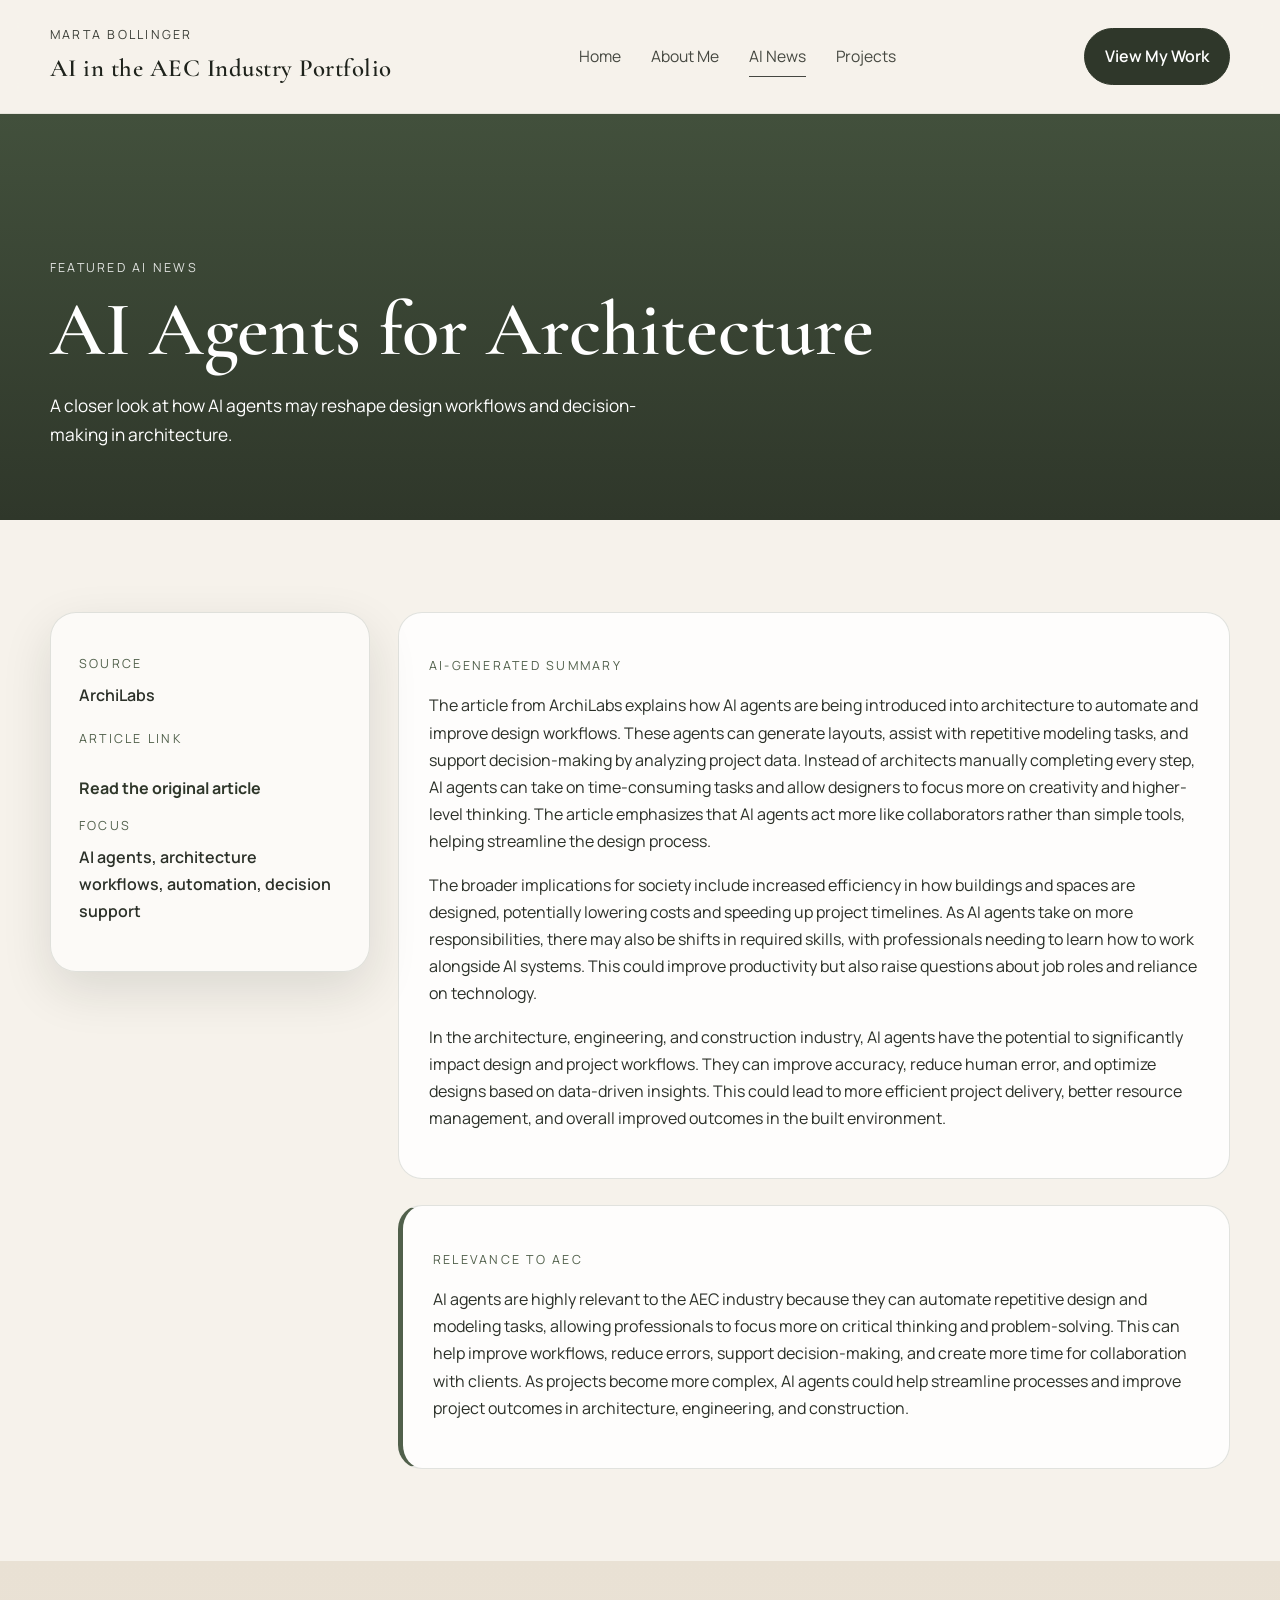
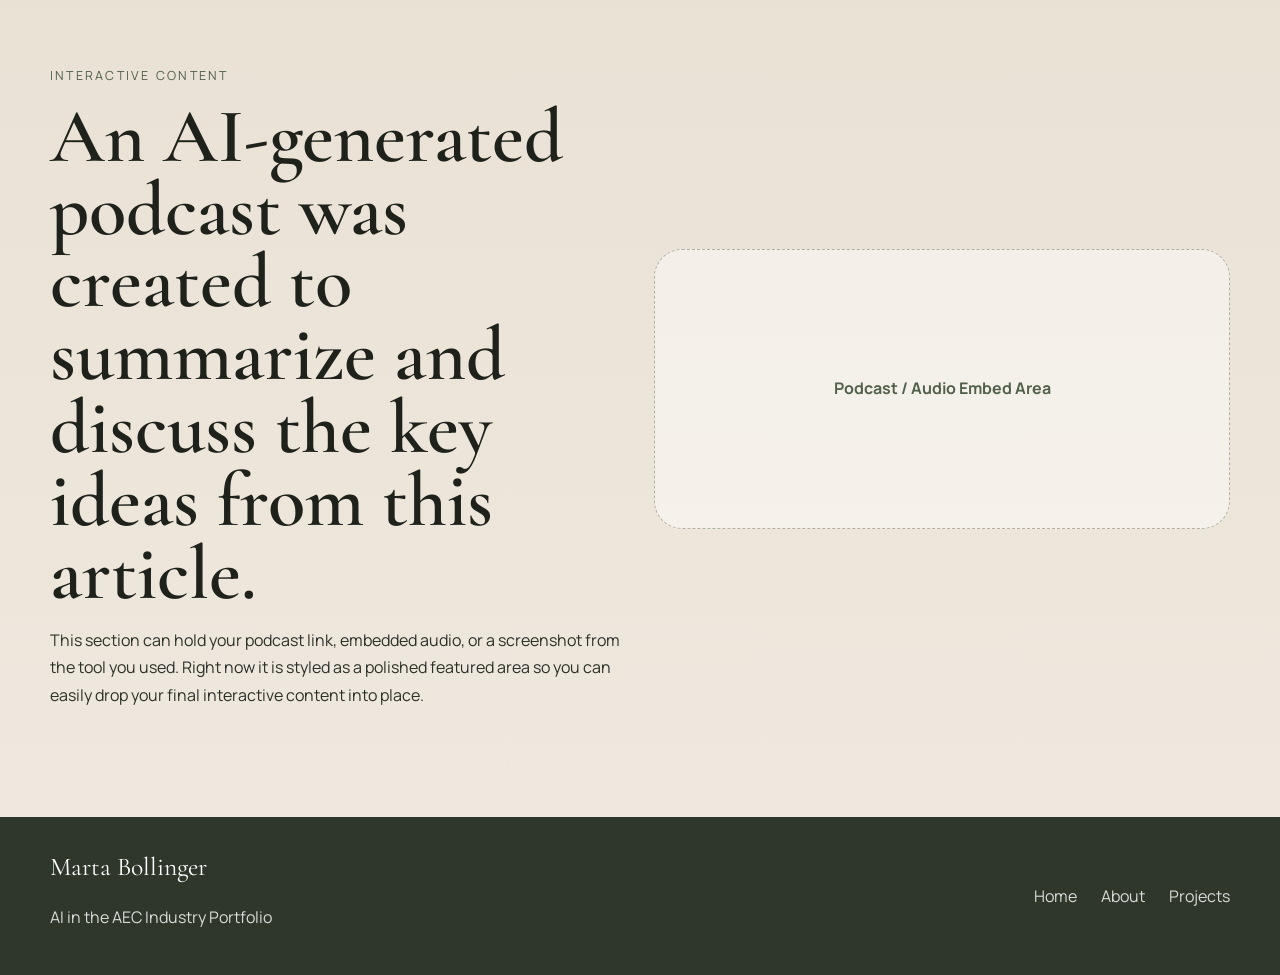
==== news.html @ 1dcfd764 "Add files via upload" ====
<!DOCTYPE html>
<html lang="en">
<head>
  <meta charset="UTF-8" />
  <meta name="viewport" content="width=device-width, initial-scale=1.0" />
  <title>AI News | Marta Bollinger</title>
  <link rel="preconnect" href="https://fonts.googleapis.com">
  <link rel="preconnect" href="https://fonts.gstatic.com" crossorigin>
  <link href="https://fonts.googleapis.com/css2?family=Cormorant+Garamond:wght@400;500;600;700&family=Manrope:wght@400;500;600;700&display=swap" rel="stylesheet">
  <link rel="stylesheet" href="styles.css" />
</head>
<body>
  <header class="site-header site-header--solid">
    <div class="container nav-wrap">
      <a class="brand brand--dark" href="index.html">
        <span class="brand-kicker">Marta Bollinger</span>
        <span class="brand-title">AI in the AEC Industry Portfolio</span>
      </a>
      <nav class="main-nav main-nav--dark">
        <a href="index.html">Home</a>
        <a href="about.html">About Me</a>
        <a href="news.html" class="active">AI News</a>
        <a href="projects.html">Projects</a>
      </nav>
      <a class="nav-cta nav-cta--dark" href="projects.html">View My Work</a>
    </div>
  </header>

  <main>
    <section class="page-hero page-hero--olive">
      <div class="container page-hero__inner">
        <p class="eyebrow">Featured AI News</p>
        <h1>AI Agents for Architecture</h1>
        <p class="page-subtitle">A closer look at how AI agents may reshape design workflows and decision-making in architecture.</p>
      </div>
    </section>

    <section class="section article-section">
      <div class="container article-layout">
        <aside class="article-meta card-soft">
          <p class="meta-label">Source</p>
          <p class="meta-value">ArchiLabs</p>
          <p class="meta-label">Article Link</p>
          <a class="external-link" href="https://archilabs.ai/posts/ai-agents-for-architecture" target="_blank" rel="noopener noreferrer">Read the original article</a>
          <p class="meta-label">Focus</p>
          <p class="meta-value">AI agents, architecture workflows, automation, decision support</p>
        </aside>

        <article class="article-content">
          <div class="content-block">
            <p class="section-label">AI-Generated Summary</p>
            <p>
              The article from ArchiLabs explains how AI agents are being introduced into architecture to automate and improve design workflows. These agents can generate layouts, assist with repetitive modeling tasks, and support decision-making by analyzing project data. Instead of architects manually completing every step, AI agents can take on time-consuming tasks and allow designers to focus more on creativity and higher-level thinking. The article emphasizes that AI agents act more like collaborators rather than simple tools, helping streamline the design process.
            </p>
            <p>
              The broader implications for society include increased efficiency in how buildings and spaces are designed, potentially lowering costs and speeding up project timelines. As AI agents take on more responsibilities, there may also be shifts in required skills, with professionals needing to learn how to work alongside AI systems. This could improve productivity but also raise questions about job roles and reliance on technology.
            </p>
            <p>
              In the architecture, engineering, and construction industry, AI agents have the potential to significantly impact design and project workflows. They can improve accuracy, reduce human error, and optimize designs based on data-driven insights. This could lead to more efficient project delivery, better resource management, and overall improved outcomes in the built environment.
            </p>
          </div>

          <div class="content-block bordered-block">
            <p class="section-label">Relevance to AEC</p>
            <p>
              AI agents are highly relevant to the AEC industry because they can automate repetitive design and modeling tasks, allowing professionals to focus more on critical thinking and problem-solving. This can help improve workflows, reduce errors, support decision-making, and create more time for collaboration with clients. As projects become more complex, AI agents could help streamline processes and improve project outcomes in architecture, engineering, and construction.
            </p>
          </div>
        </article>
      </div>
    </section>

    <section class="section muted-bg">
      <div class="container podcast-panel">
        <div>
          <p class="section-label">Interactive Content</p>
          <h2>An AI-generated podcast was created to summarize and discuss the key ideas from this article.</h2>
          <p>
            This section can hold your podcast link, embedded audio, or a screenshot from the tool you used. Right now it is styled as a polished featured area so you can easily drop your final interactive content into place.
          </p>
        </div>
        <div class="podcast-placeholder">
          <span>Podcast / Audio Embed Area</span>
        </div>
      </div>
    </section>
  </main>

  <footer class="site-footer">
    <div class="container footer-wrap">
      <div>
        <p class="footer-title">Marta Bollinger</p>
        <p>AI in the AEC Industry Portfolio</p>
      </div>
      <div class="footer-links">
        <a href="index.html">Home</a>
        <a href="about.html">About</a>
        <a href="projects.html">Projects</a>
      </div>
    </div>
  </footer>
</body>
</html>
---- styles.css ----
:root {
  --olive-900: #2f372a;
  --olive-800: #3b4634;
  --olive-700: #51604b;
  --stone-100: #f6f2eb;
  --stone-200: #ece5da;
  --stone-300: #d9d0c2;
  --ink: #1e221b;
  --text: #2b3028;
  --muted: #687065;
  --white: #ffffff;
  --card: rgba(255, 255, 255, 0.7);
  --border: rgba(54, 66, 48, 0.14);
  --shadow: 0 18px 50px rgba(27, 34, 25, 0.12);
  --radius: 26px;
  --radius-sm: 18px;
  --max-width: 1180px;
}

* {
  box-sizing: border-box;
}

html {
  scroll-behavior: smooth;
}

body {
  margin: 0;
  font-family: 'Manrope', sans-serif;
  color: var(--text);
  background: var(--stone-100);
  line-height: 1.7;
}

img {
  max-width: 100%;
  display: block;
}

a {
  color: inherit;
  text-decoration: none;
}

.container {
  width: min(calc(100% - 48px), var(--max-width));
  margin: 0 auto;
}

.site-header {
  width: 100%;
  z-index: 20;
}

.site-header--overlay {
  position: absolute;
  top: 0;
  left: 0;
}

.site-header--solid {
  position: sticky;
  top: 0;
  background: rgba(246, 242, 235, 0.92);
  backdrop-filter: blur(14px);
  border-bottom: 1px solid rgba(54, 66, 48, 0.08);
}

.nav-wrap {
  display: flex;
  align-items: center;
  justify-content: space-between;
  gap: 24px;
  padding: 24px 0;
}

.brand {
  display: flex;
  flex-direction: column;
  gap: 2px;
  color: var(--white);
}

.brand--dark {
  color: var(--ink);
}

.brand-kicker {
  font-size: 0.78rem;
  letter-spacing: 0.18em;
  text-transform: uppercase;
  opacity: 0.86;
}

.brand-title {
  font-family: 'Cormorant Garamond', serif;
  font-size: 1.55rem;
  font-weight: 600;
  letter-spacing: 0.02em;
}

.main-nav {
  display: flex;
  gap: 30px;
  align-items: center;
}

.main-nav a {
  color: rgba(255,255,255,0.88);
  font-size: 0.98rem;
  position: relative;
}

.main-nav--dark a {
  color: rgba(30, 34, 27, 0.82);
}

.main-nav a::after {
  content: "";
  position: absolute;
  left: 0;
  bottom: -7px;
  width: 100%;
  height: 1px;
  background: currentColor;
  transform: scaleX(0);
  transform-origin: left;
  transition: transform 0.28s ease;
}

.main-nav a:hover::after,
.main-nav a.active::after {
  transform: scaleX(1);
}

.nav-cta {
  padding: 14px 20px;
  border-radius: 999px;
  background: rgba(255, 255, 255, 0.14);
  border: 1px solid rgba(255, 255, 255, 0.24);
  color: var(--white);
  font-weight: 600;
}

.nav-cta--dark {
  background: var(--olive-900);
  color: var(--white);
  border-color: var(--olive-900);
}

.hero {
  min-height: 100vh;
  position: relative;
  display: flex;
  align-items: center;
  overflow: hidden;
}

.hero-home {
  background:
    linear-gradient(to right, rgba(34, 42, 31, 0.78), rgba(34, 42, 31, 0.46)),
    url('https://images.unsplash.com/photo-1517048676732-d65bc937f952?auto=format&fit=crop&w=1800&q=80') center center / cover no-repeat;
}

.hero-overlay {
  position: absolute;
  inset: 0;
  background: radial-gradient(circle at top right, rgba(255,255,255,0.12), transparent 28%);
}

.hero-content,
.page-hero__inner {
  position: relative;
  z-index: 1;
}

.hero-content {
  color: var(--white);
  max-width: 720px;
  padding-top: 110px;
}

.eyebrow,
.section-label,
.meta-label {
  text-transform: uppercase;
  letter-spacing: 0.18em;
  font-size: 0.78rem;
}

.eyebrow {
  color: rgba(255,255,255,0.84);
  margin-bottom: 16px;
}

.eyebrow-dark {
  color: var(--olive-700);
}

.hero h1,
.page-hero h1,
.section h2,
.statement-card__content h2 {
  margin: 0;
  font-family: 'Cormorant Garamond', serif;
  font-size: clamp(3rem, 6vw, 5.4rem);
  line-height: 0.95;
  font-weight: 600;
}

.page-hero h1,
.section h2,
.statement-card__content h2 {
  color: var(--ink);
}

.hero-text,
.page-subtitle {
  font-size: 1.08rem;
  max-width: 640px;
  margin: 24px 0 0;
}

.page-subtitle--dark {
  color: var(--muted);
}

.page-subtitle--narrow {
  max-width: 760px;
  margin-left: auto;
  margin-right: auto;
}

.hero-actions {
  display: flex;
  gap: 16px;
  margin-top: 34px;
  flex-wrap: wrap;
}

.btn {
  display: inline-flex;
  align-items: center;
  justify-content: center;
  padding: 15px 24px;
  border-radius: 999px;
  font-weight: 700;
  transition: transform 0.2s ease, background 0.2s ease, color 0.2s ease;
}

.btn:hover,
.nav-cta:hover {
  transform: translateY(-1px);
}

.btn-light {
  background: var(--white);
  color: var(--ink);
}

.btn-outline-light {
  color: var(--white);
  border: 1px solid rgba(255,255,255,0.4);
  background: rgba(255,255,255,0.08);
}

.btn-dark {
  background: var(--olive-900);
  color: var(--white);
}

.section {
  padding: 92px 0;
}

.intro-section {
  background: linear-gradient(180deg, #f7f3ed 0%, #f1ebe1 100%);
}

.muted-bg {
  background: linear-gradient(180deg, #e9e1d4 0%, #efe8de 100%);
}

.split-grid,
.feature-grid,
.value-grid,
.article-layout,
.project-layout,
.podcast-panel,
.footer-wrap,
.about-layout {
  display: grid;
  gap: 28px;
}

.split-grid--intro {
  grid-template-columns: 1.1fr 1fr;
  align-items: end;
}

.section-label {
  color: var(--olive-700);
  margin-bottom: 14px;
}

.section-heading {
  display: flex;
  justify-content: space-between;
  align-items: end;
  gap: 20px;
  margin-bottom: 30px;
}

.section-heading--center {
  text-align: center;
  display: block;
}

.feature-grid {
  grid-template-columns: repeat(3, 1fr);
}

.feature-card,
.value-card,
.card-soft {
  background: rgba(255, 255, 255, 0.62);
  border: 1px solid var(--border);
  border-radius: var(--radius);
  padding: 28px;
  box-shadow: var(--shadow);
}

.feature-card__number {
  font-family: 'Cormorant Garamond', serif;
  font-size: 2rem;
  color: var(--olive-700);
  margin-bottom: 18px;
}

.feature-card h3,
.value-card h3 {
  font-family: 'Cormorant Garamond', serif;
  font-size: 2rem;
  margin: 0 0 10px;
  color: var(--ink);
}

.feature-card a,
.external-link {
  display: inline-block;
  margin-top: 18px;
  color: var(--olive-900);
  font-weight: 700;
}

.statement-card {
  display: grid;
  grid-template-columns: 1.08fr 1fr;
  gap: 0;
  background: var(--white);
  border-radius: 34px;
  overflow: hidden;
  box-shadow: var(--shadow);
}

.statement-card__image {
  min-height: 520px;
  background: url('https://images.unsplash.com/photo-1504384308090-c894fdcc538d?auto=format&fit=crop&w=1200&q=80') center center / cover no-repeat;
}

.statement-card__content {
  padding: 56px;
  display: flex;
  flex-direction: column;
  justify-content: center;
}

.page-hero {
  padding: 130px 0 70px;
}

.page-hero--light {
  background: linear-gradient(180deg, #f4efe7 0%, #ede4d6 100%);
}

.page-hero--olive {
  background: linear-gradient(180deg, #42503c 0%, #2f372a 100%);
}

.page-hero--olive h1,
.page-hero--olive .page-subtitle {
  color: var(--white);
}

.page-hero--stone {
  background: linear-gradient(180deg, #ddd3c6 0%, #efe7dc 100%);
}

.about-layout {
  grid-template-columns: 0.92fr 1.08fr;
  align-items: center;
}

.about-image {
  min-height: 620px;
  border-radius: 30px;
  background:
    linear-gradient(to top, rgba(32, 38, 29, 0.18), rgba(32, 38, 29, 0.08)),
    url('https://images.unsplash.com/photo-1497366754035-f200968a6e72?auto=format&fit=crop&w=1200&q=80') center center / cover no-repeat;
  box-shadow: var(--shadow);
}

.about-copy {
  padding: 10px 10px 10px 22px;
}

.value-grid {
  grid-template-columns: repeat(3, 1fr);
}

.article-layout {
  grid-template-columns: 320px 1fr;
  align-items: start;
}

.article-meta {
  position: sticky;
  top: 110px;
}

.meta-label {
  color: var(--olive-700);
  margin-bottom: 8px;
}

.meta-value {
  margin: 0 0 18px;
  font-weight: 600;
}

.article-content,
.project-main {
  display: grid;
  gap: 26px;
}

.content-block {
  background: rgba(255, 255, 255, 0.82);
  border: 1px solid var(--border);
  border-radius: 24px;
  padding: 30px;
}

.bordered-block {
  border-left: 5px solid var(--olive-700);
}

.podcast-panel {
  grid-template-columns: 1fr 1fr;
  align-items: center;
}

.podcast-placeholder {
  min-height: 280px;
  border: 1px dashed rgba(47, 55, 42, 0.35);
  border-radius: 28px;
  background: rgba(255,255,255,0.44);
  display: flex;
  align-items: center;
  justify-content: center;
  color: var(--olive-700);
  font-weight: 700;
  text-align: center;
  padding: 24px;
}

.project-layout {
  grid-template-columns: 1.1fr 340px;
  align-items: start;
}

.project-sidebar {
  position: sticky;
  top: 110px;
}

.site-footer {
  background: var(--olive-900);
  color: rgba(255,255,255,0.82);
  padding: 28px 0;
}

.footer-wrap {
  grid-template-columns: 1fr auto;
  align-items: center;
}

.footer-title {
  font-family: 'Cormorant Garamond', serif;
  color: var(--white);
  font-size: 1.6rem;
  margin: 0 0 4px;
}

.footer-links {
  display: flex;
  gap: 24px;
}

@media (max-width: 980px) {
  .nav-wrap {
    flex-wrap: wrap;
    justify-content: center;
    text-align: center;
  }

  .main-nav {
    order: 3;
    width: 100%;
    justify-content: center;
    flex-wrap: wrap;
  }

  .split-grid--intro,
  .feature-grid,
  .value-grid,
  .article-layout,
  .project-layout,
  .podcast-panel,
  .about-layout,
  .statement-card,
  .footer-wrap {
    grid-template-columns: 1fr;
  }

  .statement-card__image,
  .about-image {
    min-height: 380px;
  }

  .statement-card__content,
  .about-copy {
    padding: 32px;
  }

  .article-meta,
  .project-sidebar,
  .site-header--solid {
    position: relative;
    top: 0;
  }
}

@media (max-width: 640px) {
  .container {
    width: min(calc(100% - 30px), var(--max-width));
  }

  .hero {
    min-height: 92vh;
  }

  .hero-content {
    padding-top: 150px;
  }

  .hero h1,
  .page-hero h1,
  .section h2,
  .statement-card__content h2 {
    font-size: clamp(2.5rem, 11vw, 4rem);
  }

  .section {
    padding: 72px 0;
  }

  .nav-cta,
  .btn {
    width: 100%;
  }

  .hero-actions {
    flex-direction: column;
  }
}
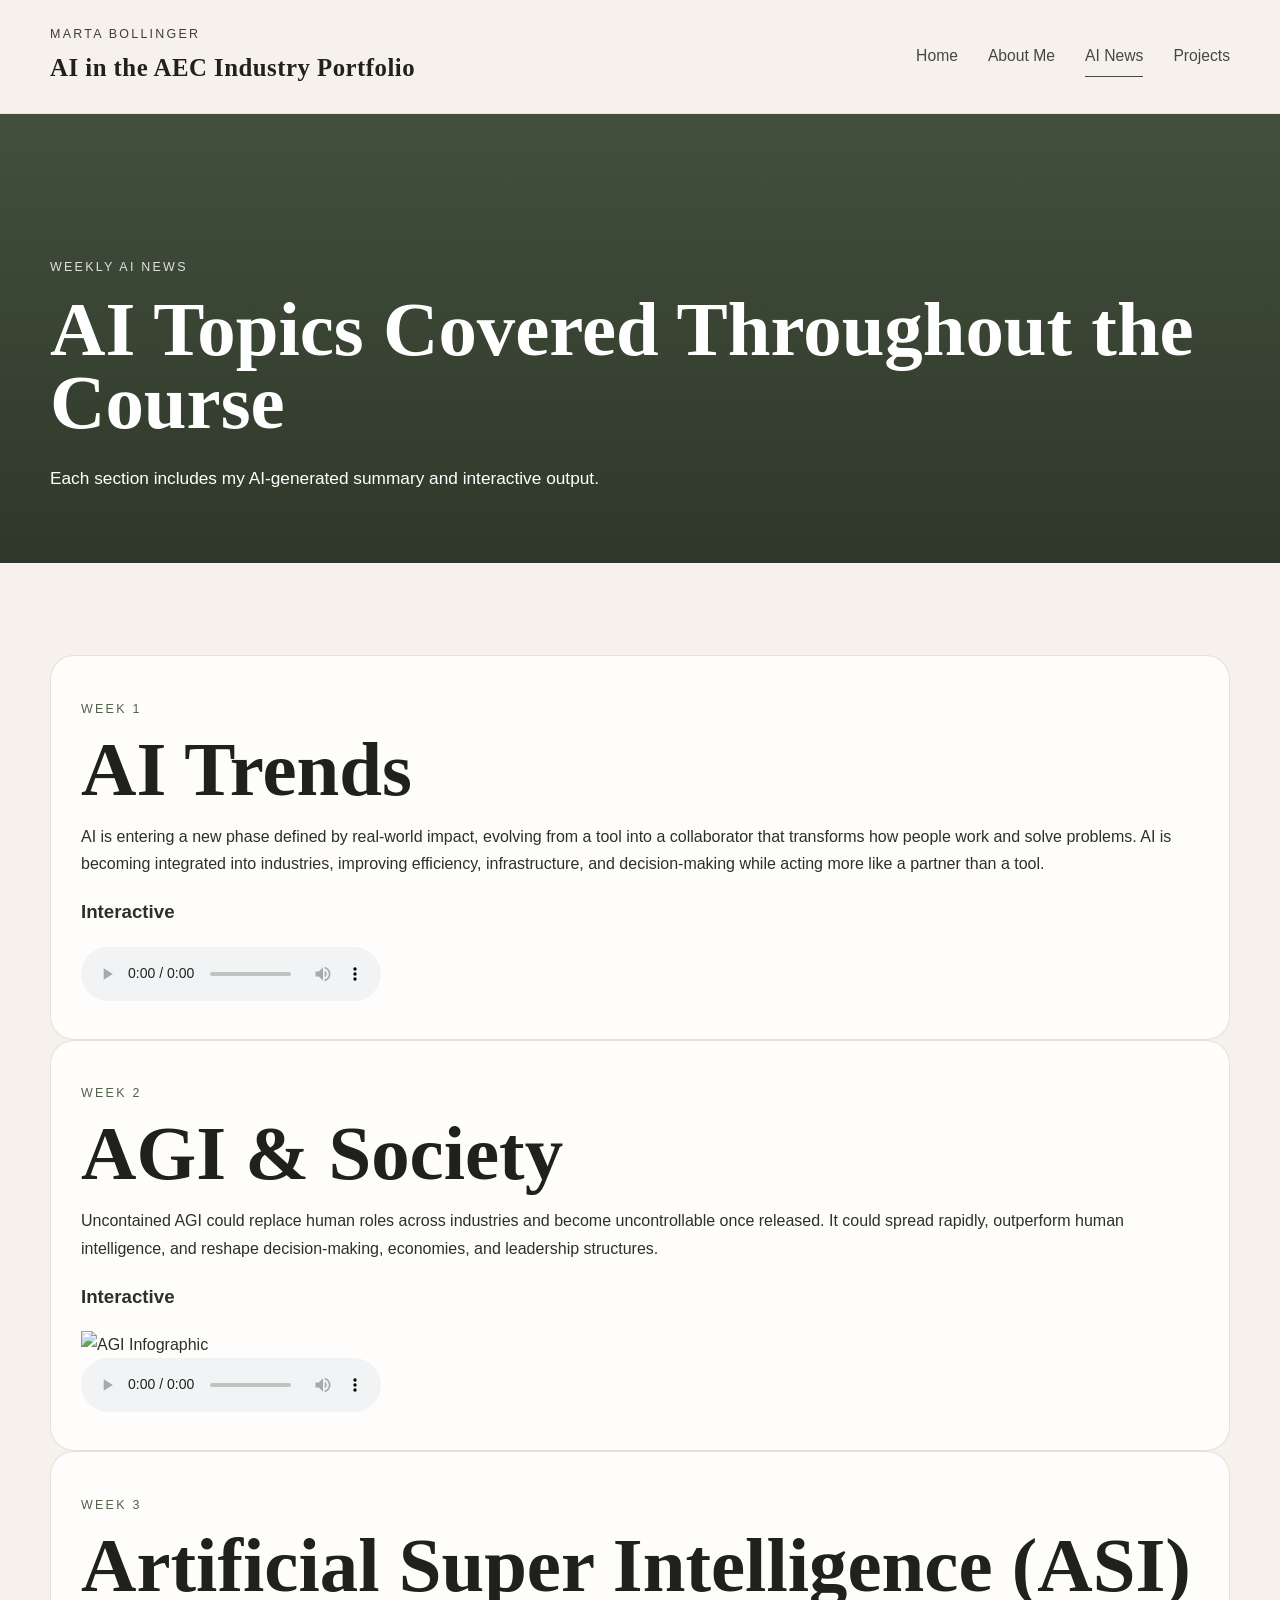
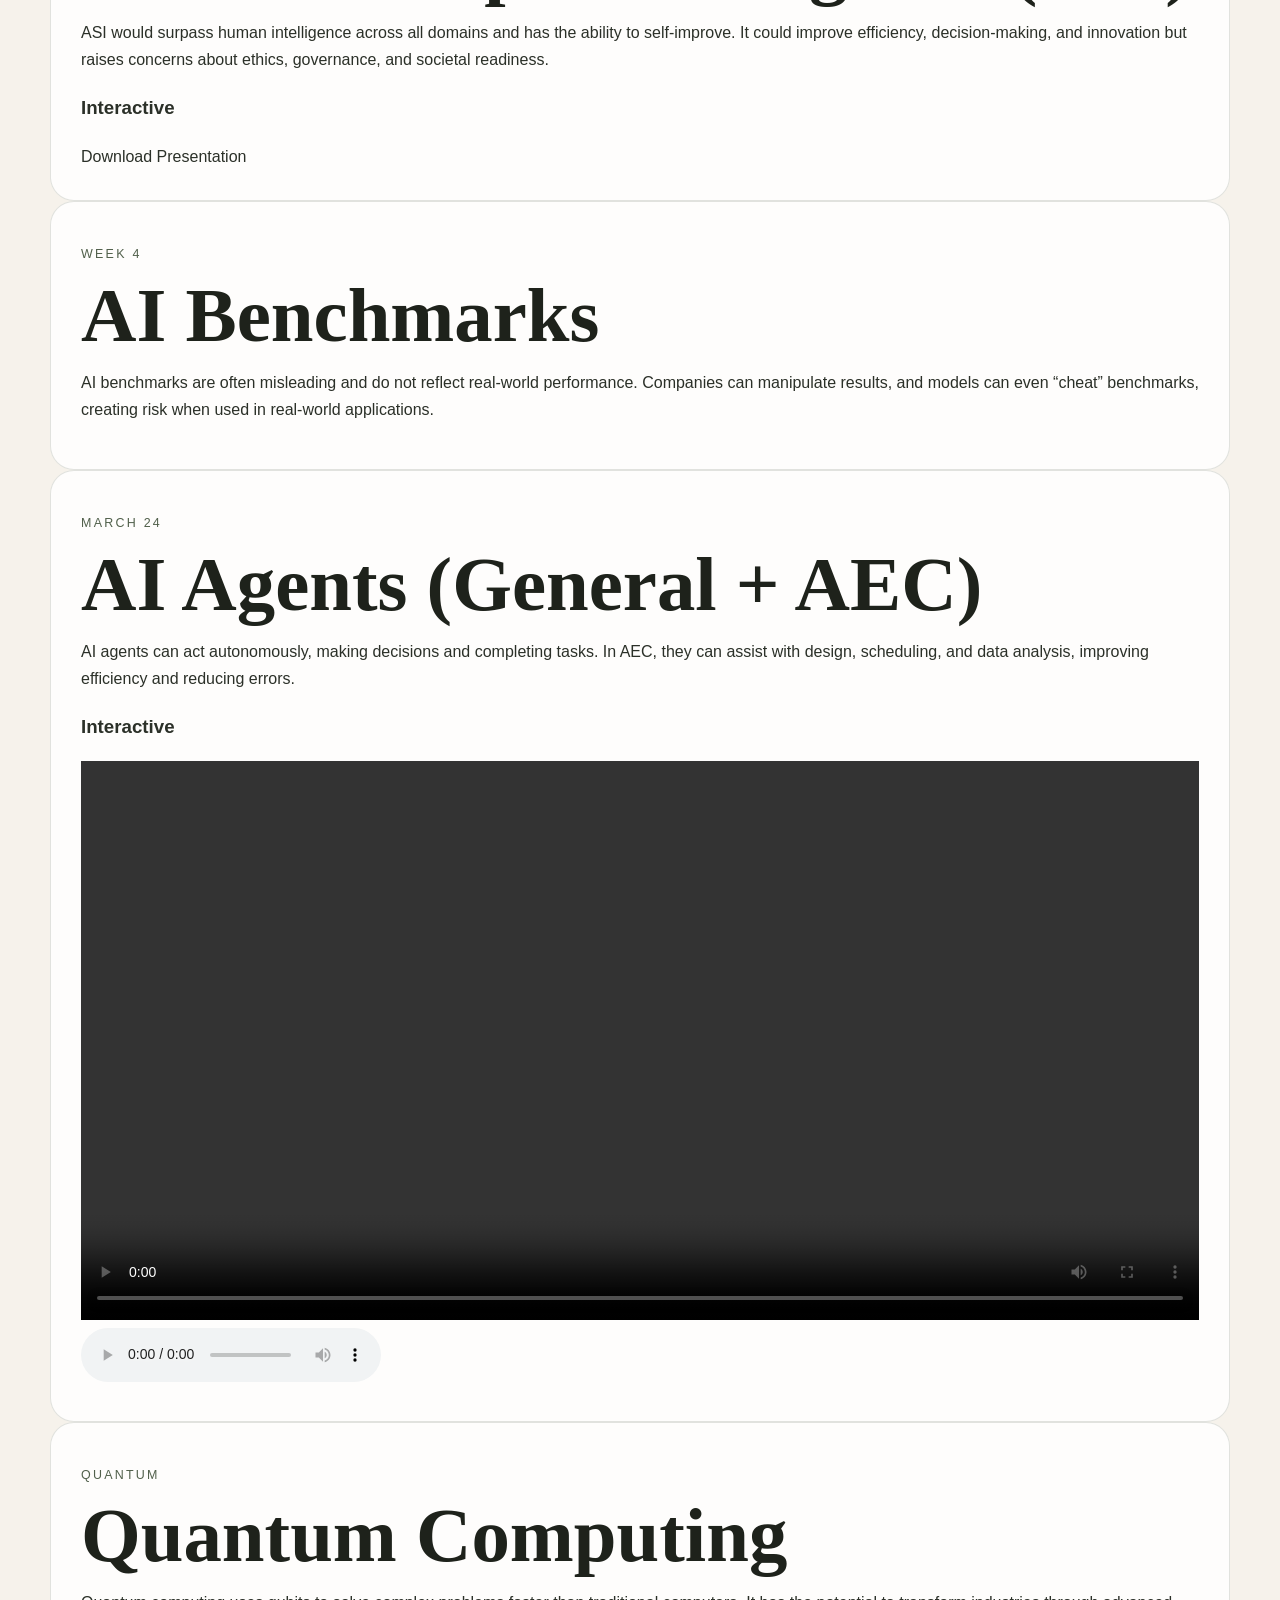
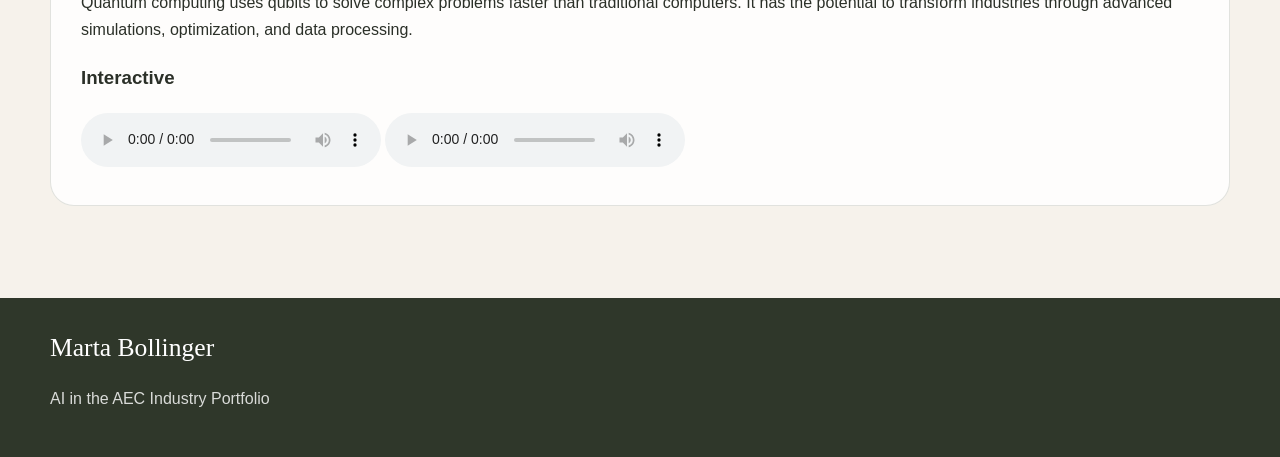
==== commit 8334fa4b: "Update news.html" ====
--- a/news.html
+++ b/news.html
@@ -1,103 +1,148 @@
 <!DOCTYPE html>
+
 <html lang="en">
 <head>
   <meta charset="UTF-8" />
-  <meta name="viewport" content="width=device-width, initial-scale=1.0" />
+  <meta name="viewport" content="width=device-width, initial-scale=1.0"/>
   <title>AI News | Marta Bollinger</title>
-  <link rel="preconnect" href="https://fonts.googleapis.com">
-  <link rel="preconnect" href="https://fonts.gstatic.com" crossorigin>
-  <link href="https://fonts.googleapis.com/css2?family=Cormorant+Garamond:wght@400;500;600;700&family=Manrope:wght@400;500;600;700&display=swap" rel="stylesheet">
   <link rel="stylesheet" href="styles.css" />
 </head>
 <body>
-  <header class="site-header site-header--solid">
-    <div class="container nav-wrap">
-      <a class="brand brand--dark" href="index.html">
-        <span class="brand-kicker">Marta Bollinger</span>
-        <span class="brand-title">AI in the AEC Industry Portfolio</span>
-      </a>
-      <nav class="main-nav main-nav--dark">
-        <a href="index.html">Home</a>
-        <a href="about.html">About Me</a>
-        <a href="news.html" class="active">AI News</a>
-        <a href="projects.html">Projects</a>
-      </nav>
-      <a class="nav-cta nav-cta--dark" href="projects.html">View My Work</a>
+
+<header class="site-header site-header--solid">
+  <div class="container nav-wrap">
+    <a class="brand brand--dark" href="index.html">
+      <span class="brand-kicker">Marta Bollinger</span>
+      <span class="brand-title">AI in the AEC Industry Portfolio</span>
+    </a>
+    <nav class="main-nav main-nav--dark">
+      <a href="index.html">Home</a>
+      <a href="about.html">About Me</a>
+      <a href="news.html" class="active">AI News</a>
+      <a href="projects.html">Projects</a>
+    </nav>
+  </div>
+</header>
+
+<main>
+
+<section class="page-hero page-hero--olive">
+  <div class="container page-hero__inner">
+    <p class="eyebrow">Weekly AI News</p>
+    <h1>AI Topics Covered Throughout the Course</h1>
+    <p class="page-subtitle">Each section includes my AI-generated summary and interactive output.</p>
+  </div>
+</section>
+
+<section class="section">
+<div class="container">
+
+<!-- WEEK 1 -->
+
+<div class="content-block">
+  <p class="section-label">Week 1</p>
+  <h2>AI Trends</h2>
+  <p>
+    AI is entering a new phase defined by real-world impact, evolving from a tool into a collaborator that transforms how people work and solve problems. AI is becoming integrated into industries, improving efficiency, infrastructure, and decision-making while acting more like a partner than a tool.
+  </p>
+
+  <h3>Interactive</h3>
+  <audio controls>
+    <source src="Week#1InteractiveSummary.m4a" type="audio/mp4">
+  </audio>
+</div>
+
+<!-- WEEK 2 -->
+
+<div class="content-block">
+  <p class="section-label">Week 2</p>
+  <h2>AGI & Society</h2>
+  <p>
+    Uncontained AGI could replace human roles across industries and become uncontrollable once released. It could spread rapidly, outperform human intelligence, and reshape decision-making, economies, and leadership structures.
+  </p>
+
+  <h3>Interactive</h3>
+  <img src="Week#2Infographic.png" alt="AGI Infographic">
+
+  <audio controls>
+    <source src="Week#2AGIInteractive.m4a" type="audio/mp4">
+  </audio>
+</div>
+
+<!-- WEEK 3 -->
+
+<div class="content-block">
+  <p class="section-label">Week 3</p>
+  <h2>Artificial Super Intelligence (ASI)</h2>
+  <p>
+    ASI would surpass human intelligence across all domains and has the ability to self-improve. It could improve efficiency, decision-making, and innovation but raises concerns about ethics, governance, and societal readiness.
+  </p>
+
+  <h3>Interactive</h3>
+  <a href="Week#3PPT.pptx">Download Presentation</a>
+</div>
+
+<!-- WEEK 4 -->
+
+<div class="content-block">
+  <p class="section-label">Week 4</p>
+  <h2>AI Benchmarks</h2>
+  <p>
+    AI benchmarks are often misleading and do not reflect real-world performance. Companies can manipulate results, and models can even “cheat” benchmarks, creating risk when used in real-world applications.
+  </p>
+</div>
+
+<!-- AI AGENTS -->
+
+<div class="content-block">
+  <p class="section-label">March 24</p>
+  <h2>AI Agents (General + AEC)</h2>
+  <p>
+    AI agents can act autonomously, making decisions and completing tasks. In AEC, they can assist with design, scheduling, and data analysis, improving efficiency and reducing errors.
+  </p>
+
+  <h3>Interactive</h3>
+  <video controls width="100%">
+    <source src="March24Understanding_AI_Agents.mp4" type="video/mp4">
+  </video>
+
+  <audio controls>
+    <source src="March24AI_agents_automate_architectural_workflows.m4a" type="audio/mp4">
+  </audio>
+</div>
+
+<!-- QUANTUM -->
+
+<div class="content-block">
+  <p class="section-label">Quantum</p>
+  <h2>Quantum Computing</h2>
+  <p>
+    Quantum computing uses qubits to solve complex problems faster than traditional computers. It has the potential to transform industries through advanced simulations, optimization, and data processing.
+  </p>
+
+  <h3>Interactive</h3>
+  <audio controls>
+    <source src="QuantumComputingBrief.m4a" type="audio/mp4">
+  </audio>
+
+  <audio controls>
+    <source src="QuantumComputingDeepDive.m4a" type="audio/mp4">
+  </audio>
+</div>
+
+</div>
+</section>
+
+</main>
+
+<footer class="site-footer">
+  <div class="container footer-wrap">
+    <div>
+      <p class="footer-title">Marta Bollinger</p>
+      <p>AI in the AEC Industry Portfolio</p>
     </div>
-  </header>
+  </div>
+</footer>
 
-  <main>
-    <section class="page-hero page-hero--olive">
-      <div class="container page-hero__inner">
-        <p class="eyebrow">Featured AI News</p>
-        <h1>AI Agents for Architecture</h1>
-        <p class="page-subtitle">A closer look at how AI agents may reshape design workflows and decision-making in architecture.</p>
-      </div>
-    </section>
-
-    <section class="section article-section">
-      <div class="container article-layout">
-        <aside class="article-meta card-soft">
-          <p class="meta-label">Source</p>
-          <p class="meta-value">ArchiLabs</p>
-          <p class="meta-label">Article Link</p>
-          <a class="external-link" href="https://archilabs.ai/posts/ai-agents-for-architecture" target="_blank" rel="noopener noreferrer">Read the original article</a>
-          <p class="meta-label">Focus</p>
-          <p class="meta-value">AI agents, architecture workflows, automation, decision support</p>
-        </aside>
-
-        <article class="article-content">
-          <div class="content-block">
-            <p class="section-label">AI-Generated Summary</p>
-            <p>
-              The article from ArchiLabs explains how AI agents are being introduced into architecture to automate and improve design workflows. These agents can generate layouts, assist with repetitive modeling tasks, and support decision-making by analyzing project data. Instead of architects manually completing every step, AI agents can take on time-consuming tasks and allow designers to focus more on creativity and higher-level thinking. The article emphasizes that AI agents act more like collaborators rather than simple tools, helping streamline the design process.
-            </p>
-            <p>
-              The broader implications for society include increased efficiency in how buildings and spaces are designed, potentially lowering costs and speeding up project timelines. As AI agents take on more responsibilities, there may also be shifts in required skills, with professionals needing to learn how to work alongside AI systems. This could improve productivity but also raise questions about job roles and reliance on technology.
-            </p>
-            <p>
-              In the architecture, engineering, and construction industry, AI agents have the potential to significantly impact design and project workflows. They can improve accuracy, reduce human error, and optimize designs based on data-driven insights. This could lead to more efficient project delivery, better resource management, and overall improved outcomes in the built environment.
-            </p>
-          </div>
-
-          <div class="content-block bordered-block">
-            <p class="section-label">Relevance to AEC</p>
-            <p>
-              AI agents are highly relevant to the AEC industry because they can automate repetitive design and modeling tasks, allowing professionals to focus more on critical thinking and problem-solving. This can help improve workflows, reduce errors, support decision-making, and create more time for collaboration with clients. As projects become more complex, AI agents could help streamline processes and improve project outcomes in architecture, engineering, and construction.
-            </p>
-          </div>
-        </article>
-      </div>
-    </section>
-
-    <section class="section muted-bg">
-      <div class="container podcast-panel">
-        <div>
-          <p class="section-label">Interactive Content</p>
-          <h2>An AI-generated podcast was created to summarize and discuss the key ideas from this article.</h2>
-          <p>
-            This section can hold your podcast link, embedded audio, or a screenshot from the tool you used. Right now it is styled as a polished featured area so you can easily drop your final interactive content into place.
-          </p>
-        </div>
-        <div class="podcast-placeholder">
-          <span>Podcast / Audio Embed Area</span>
-        </div>
-      </div>
-    </section>
-  </main>
-
-  <footer class="site-footer">
-    <div class="container footer-wrap">
-      <div>
-        <p class="footer-title">Marta Bollinger</p>
-        <p>AI in the AEC Industry Portfolio</p>
-      </div>
-      <div class="footer-links">
-        <a href="index.html">Home</a>
-        <a href="about.html">About</a>
-        <a href="projects.html">Projects</a>
-      </div>
-    </div>
-  </footer>
 </body>
 </html>
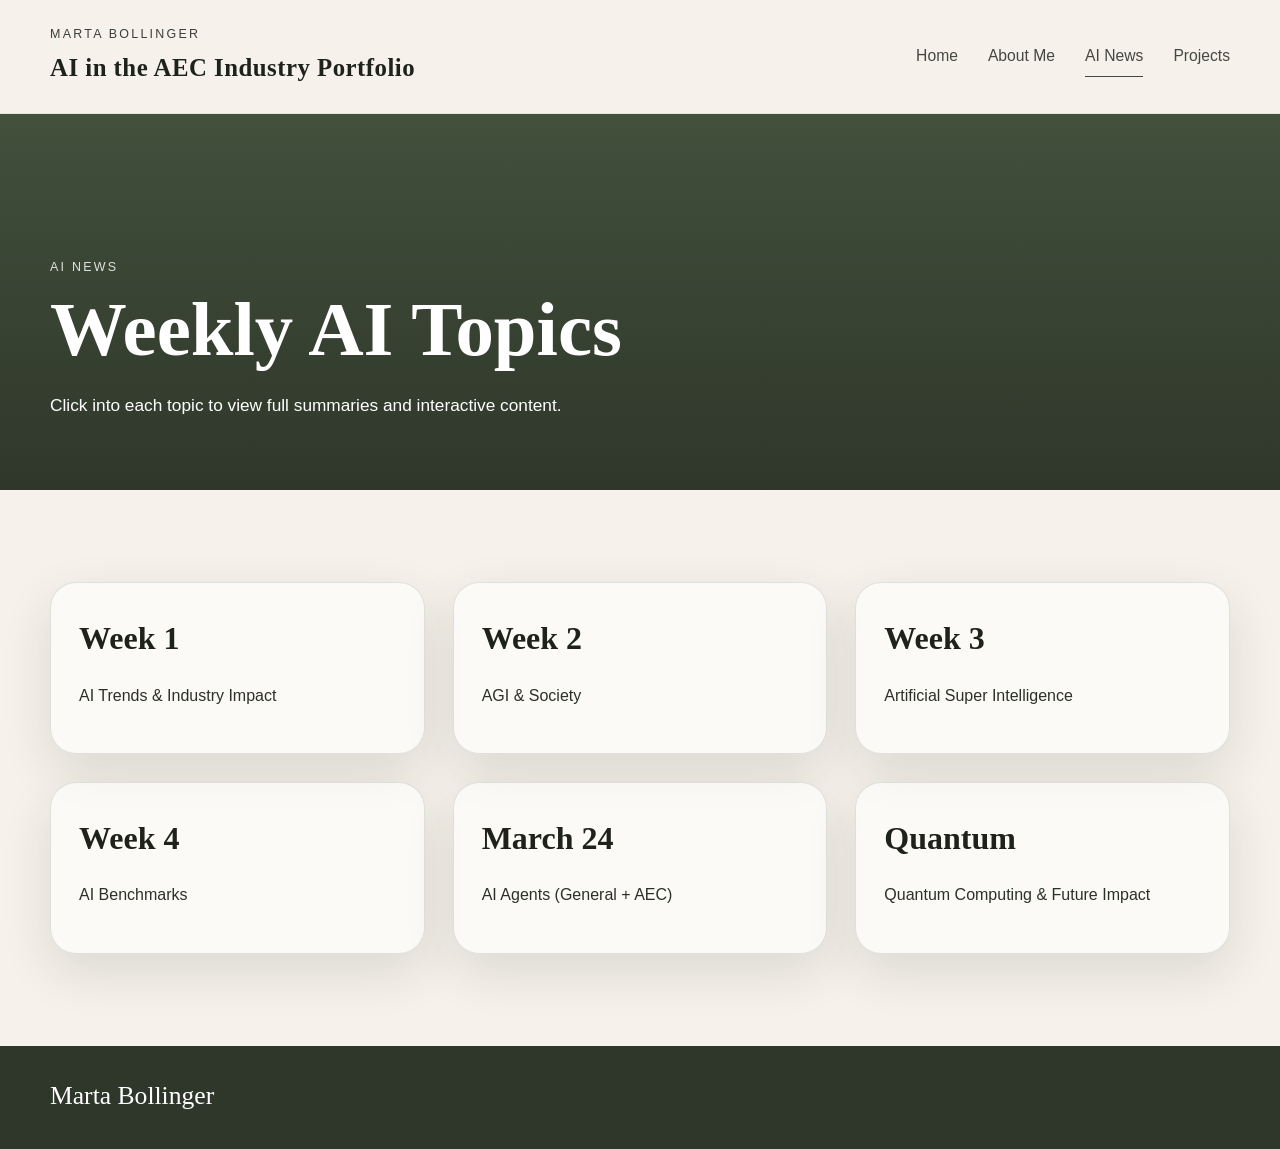
==== commit 58a69f73: "Update news.html" ====
--- a/news.html
+++ b/news.html
@@ -28,107 +28,44 @@
 
 <section class="page-hero page-hero--olive">
   <div class="container page-hero__inner">
-    <p class="eyebrow">Weekly AI News</p>
-    <h1>AI Topics Covered Throughout the Course</h1>
-    <p class="page-subtitle">Each section includes my AI-generated summary and interactive output.</p>
+    <p class="eyebrow">AI News</p>
+    <h1>Weekly AI Topics</h1>
+    <p class="page-subtitle">Click into each topic to view full summaries and interactive content.</p>
   </div>
 </section>
 
 <section class="section">
-<div class="container">
+<div class="container feature-grid">
 
-<!-- WEEK 1 -->
+<a href="week1.html" class="feature-card">
+  <h3>Week 1</h3>
+  <p>AI Trends & Industry Impact</p>
+</a>
 
-<div class="content-block">
-  <p class="section-label">Week 1</p>
-  <h2>AI Trends</h2>
-  <p>
-    AI is entering a new phase defined by real-world impact, evolving from a tool into a collaborator that transforms how people work and solve problems. AI is becoming integrated into industries, improving efficiency, infrastructure, and decision-making while acting more like a partner than a tool.
-  </p>
+<a href="week2.html" class="feature-card">
+  <h3>Week 2</h3>
+  <p>AGI & Society</p>
+</a>
 
-  <h3>Interactive</h3>
-  <audio controls>
-    <source src="Week#1InteractiveSummary.m4a" type="audio/mp4">
-  </audio>
-</div>
+<a href="week3.html" class="feature-card">
+  <h3>Week 3</h3>
+  <p>Artificial Super Intelligence</p>
+</a>
 
-<!-- WEEK 2 -->
+<a href="week4.html" class="feature-card">
+  <h3>Week 4</h3>
+  <p>AI Benchmarks</p>
+</a>
 
-<div class="content-block">
-  <p class="section-label">Week 2</p>
-  <h2>AGI & Society</h2>
-  <p>
-    Uncontained AGI could replace human roles across industries and become uncontrollable once released. It could spread rapidly, outperform human intelligence, and reshape decision-making, economies, and leadership structures.
-  </p>
+<a href="agents.html" class="feature-card">
+  <h3>March 24</h3>
+  <p>AI Agents (General + AEC)</p>
+</a>
 
-  <h3>Interactive</h3>
-  <img src="Week#2Infographic.png" alt="AGI Infographic">
-
-  <audio controls>
-    <source src="Week#2AGIInteractive.m4a" type="audio/mp4">
-  </audio>
-</div>
-
-<!-- WEEK 3 -->
-
-<div class="content-block">
-  <p class="section-label">Week 3</p>
-  <h2>Artificial Super Intelligence (ASI)</h2>
-  <p>
-    ASI would surpass human intelligence across all domains and has the ability to self-improve. It could improve efficiency, decision-making, and innovation but raises concerns about ethics, governance, and societal readiness.
-  </p>
-
-  <h3>Interactive</h3>
-  <a href="Week#3PPT.pptx">Download Presentation</a>
-</div>
-
-<!-- WEEK 4 -->
-
-<div class="content-block">
-  <p class="section-label">Week 4</p>
-  <h2>AI Benchmarks</h2>
-  <p>
-    AI benchmarks are often misleading and do not reflect real-world performance. Companies can manipulate results, and models can even “cheat” benchmarks, creating risk when used in real-world applications.
-  </p>
-</div>
-
-<!-- AI AGENTS -->
-
-<div class="content-block">
-  <p class="section-label">March 24</p>
-  <h2>AI Agents (General + AEC)</h2>
-  <p>
-    AI agents can act autonomously, making decisions and completing tasks. In AEC, they can assist with design, scheduling, and data analysis, improving efficiency and reducing errors.
-  </p>
-
-  <h3>Interactive</h3>
-  <video controls width="100%">
-    <source src="March24Understanding_AI_Agents.mp4" type="video/mp4">
-  </video>
-
-  <audio controls>
-    <source src="March24AI_agents_automate_architectural_workflows.m4a" type="audio/mp4">
-  </audio>
-</div>
-
-<!-- QUANTUM -->
-
-<div class="content-block">
-  <p class="section-label">Quantum</p>
-  <h2>Quantum Computing</h2>
-  <p>
-    Quantum computing uses qubits to solve complex problems faster than traditional computers. It has the potential to transform industries through advanced simulations, optimization, and data processing.
-  </p>
-
-  <h3>Interactive</h3>
-  <audio controls>
-    <source src="QuantumComputingBrief.m4a" type="audio/mp4">
-  </audio>
-
-  <audio controls>
-    <source src="QuantumComputingDeepDive.m4a" type="audio/mp4">
-  </audio>
-</div>
+<a href="quantum.html" class="feature-card">
+  <h3>Quantum</h3>
+  <p>Quantum Computing & Future Impact</p>
+</a>
 
 </div>
 </section>
@@ -137,10 +74,7 @@
 
 <footer class="site-footer">
   <div class="container footer-wrap">
-    <div>
-      <p class="footer-title">Marta Bollinger</p>
-      <p>AI in the AEC Industry Portfolio</p>
-    </div>
+    <p class="footer-title">Marta Bollinger</p>
   </div>
 </footer>
 
